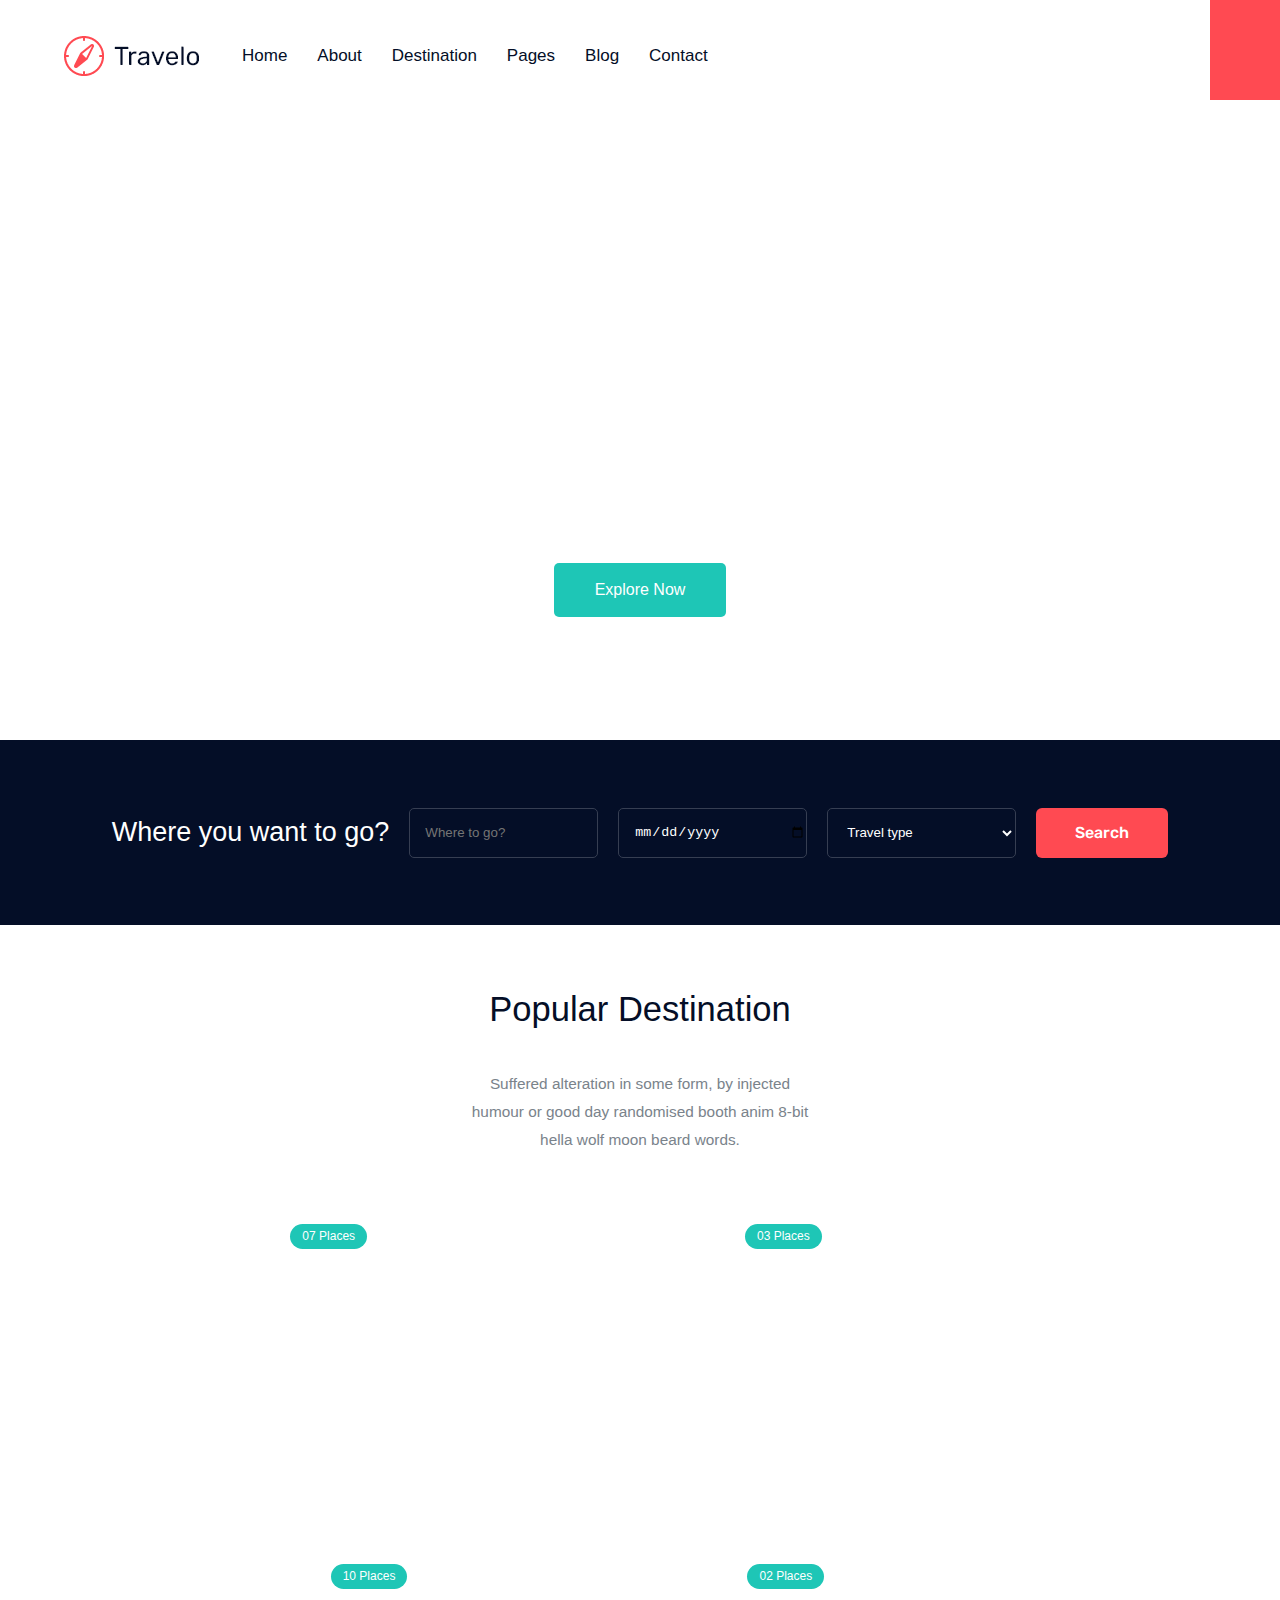
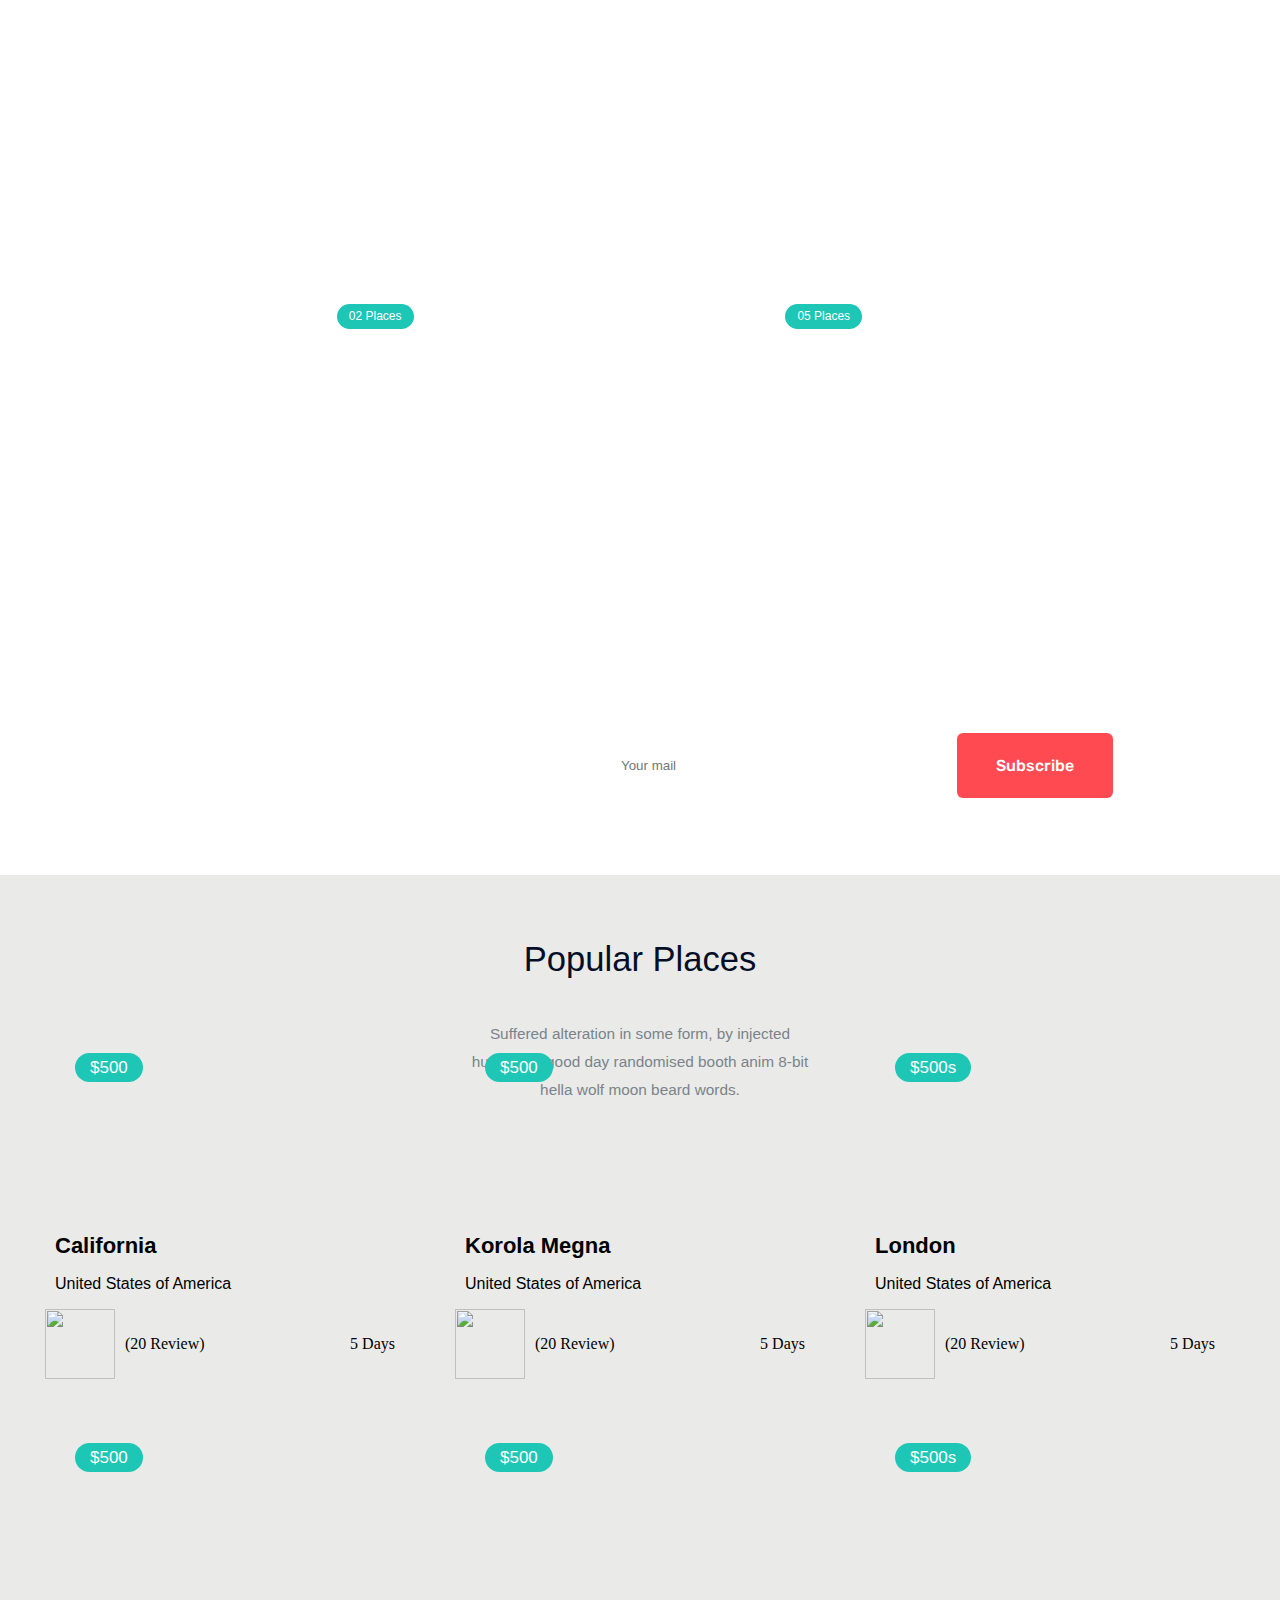
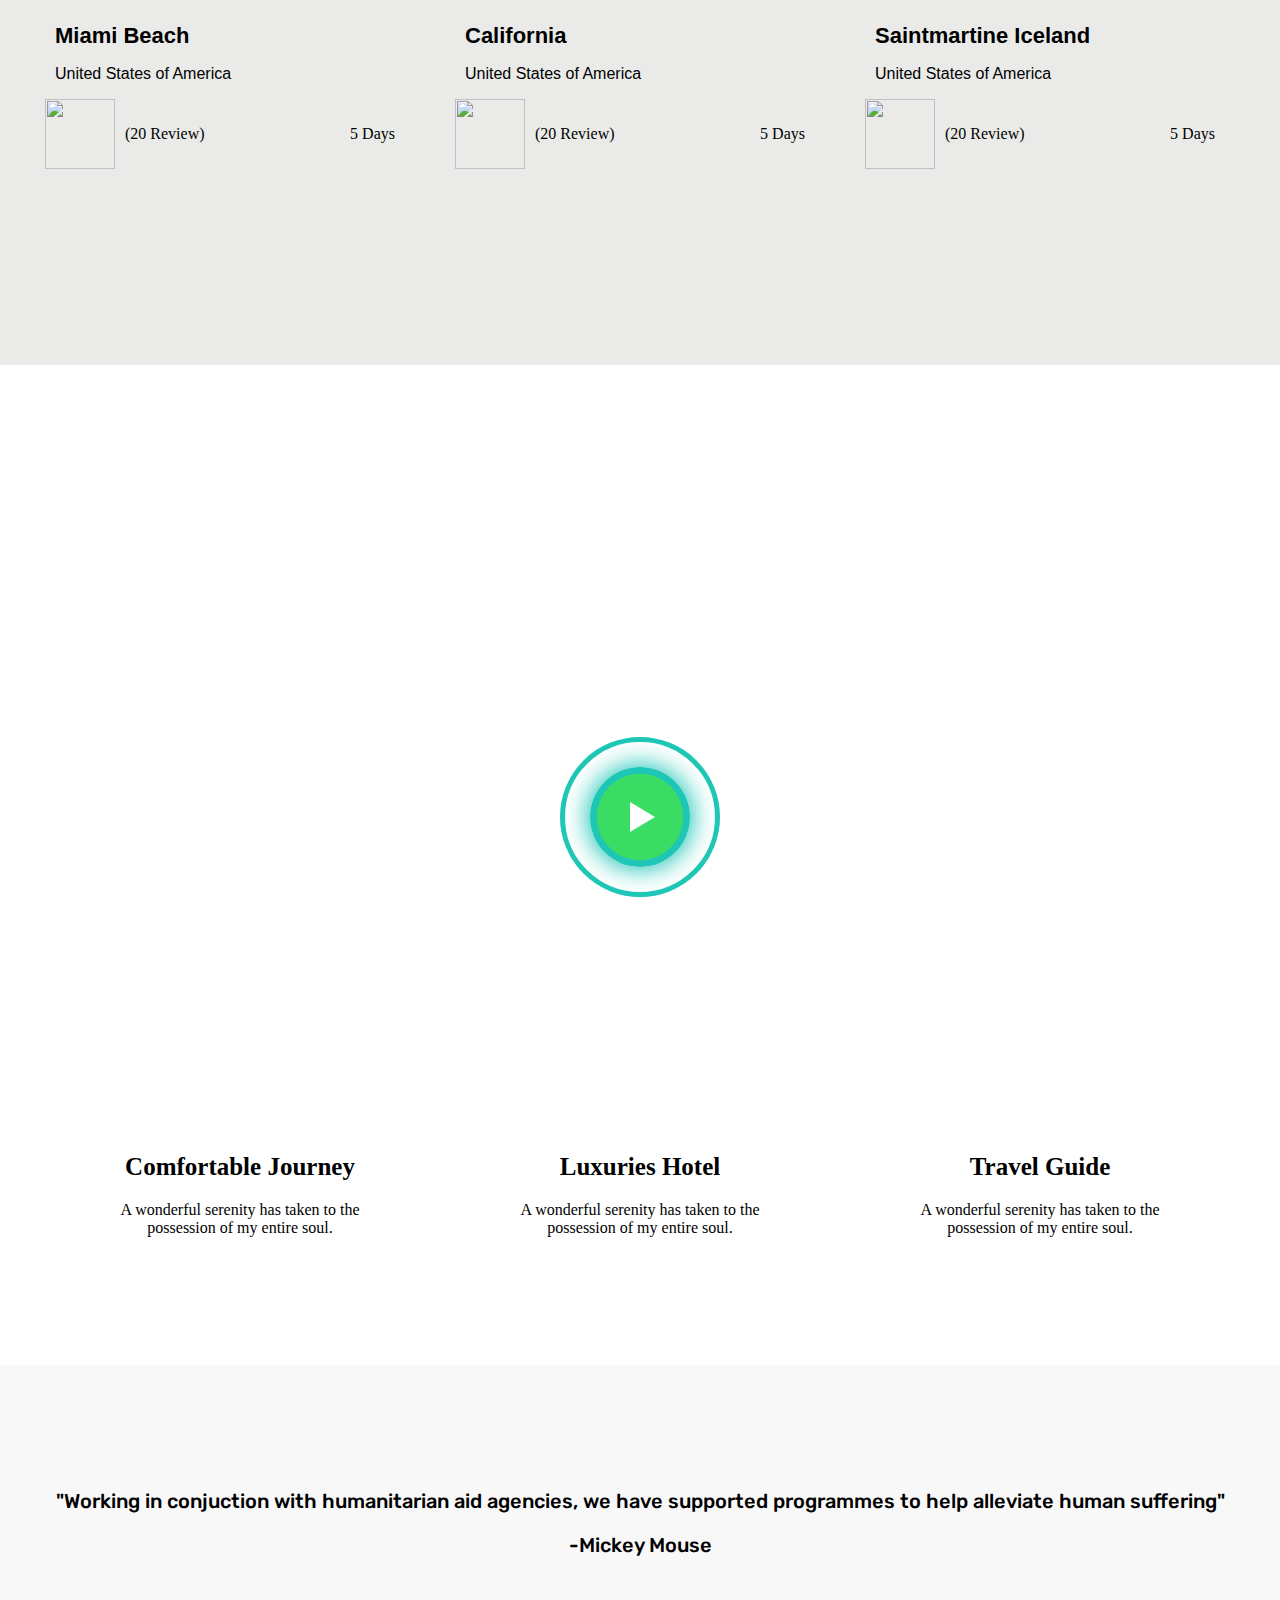
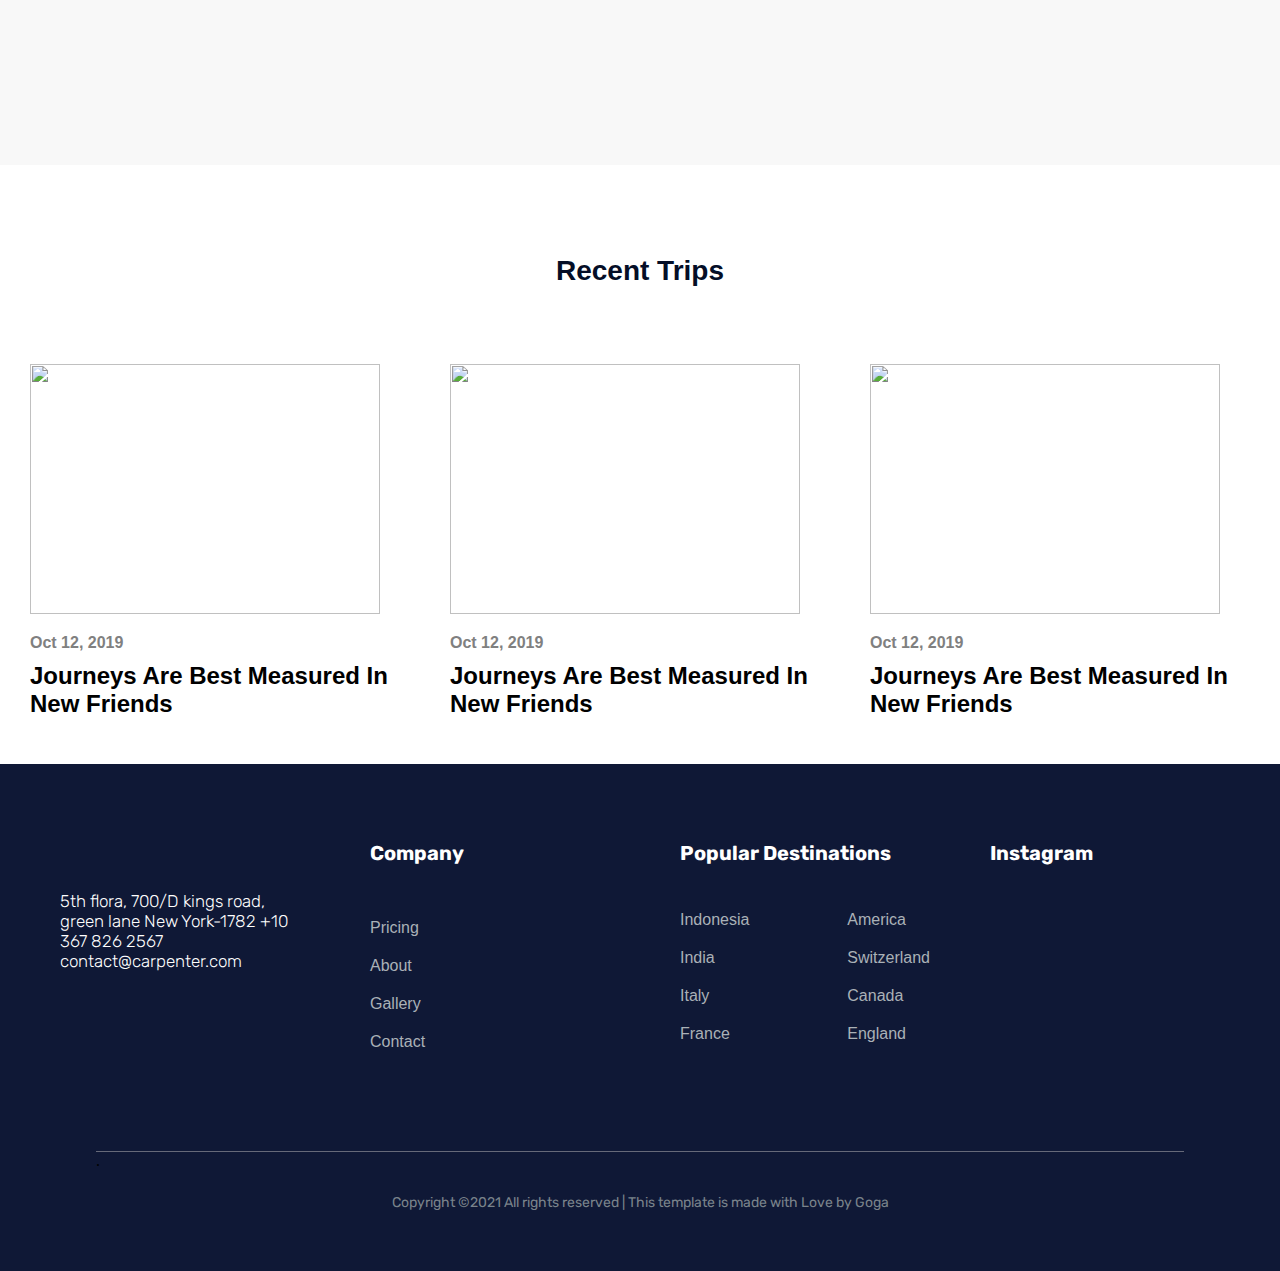
==== index.html @ 4b4e2cfb "update index.html" ====
<!DOCTYPE html>
<html lang="en">
<head>
    <meta charset="UTF-8">
    <meta http-equiv="X-UA-Compatible" content="IE=edge">
    <meta name="viewport" content="width=device-width, initial-scale=1.0">
    <title>Document</title>
    <link rel="stylesheet" href="stylesheet.css">
    <link rel="preconnect" href="https://fonts.googleapis.com">
<link rel="preconnect" href="https://fonts.gstatic.com" crossorigin>
<link href="https://fonts.googleapis.com/css2?family=Nothing+You+Could+Do&display=swap" rel="stylesheet">
<link rel="preconnect" href="https://fonts.googleapis.com">
<link rel="preconnect" href="https://fonts.gstatic.com" crossorigin>
<link href="https://fonts.googleapis.com/css2?family=Rubik:wght@300&display=swap" rel="stylesheet">
</head>
<body>
    <div class="resp800">
        <img class="img-logo" src="[data-uri]" alt="">
        <div class="graynav">
            <div class="hamburgermenu">
                <h4>MENU</h4>
                <img class="hamburger" src="https://cdn-icons-png.flaticon.com/512/3388/3388829.png" alt="">
            </div>
        </div>
    </div>
    <nav>
        <div class="left">
            <img class="img-logo" src="[data-uri]" alt="">
        <ul>
            <li><a href="#">Home</a></li>
            <li><a href="#">About</a></li>
            <li><a href="#">Destination</a></li>
            <li><a href="#">Pages</a></li>
            <li><a href="#">Blog</a></li>
            <li><a href="#">Contact</a></li>
        </ul>
</div>
        <div class="searchresponsive">
            <a class="soc-media-icon" href="#">
                <img class="soc-media-icon" src="https://cdn-icons-png.flaticon.com/512/149/149852.png" alt="">
            </a>
        </div>
        <div class="right">

            <img class="soc-media-icon" src="https://cdn-icons-png.flaticon.com/512/3617/3617246.png" alt="">
            <p class="phone-number">10(256)-928 256</p>
            <a class="soc-media-icon" href="https://www.instagram.com" target="_blank">
                <img class="soc-media-icon" src="https://cdn-icons-png.flaticon.com/512/2111/2111491.png" alt="">
            </a>
            <a class="soc-media-icon" href="https://www.linkedin.com" target="_blank">
                <img class="soc-media-icon" src="https://cdn-icons-png.flaticon.com/512/142/142369.png" alt="">
            </a>
            <a class="soc-media-icon" href="https://www.facebook.com" target="_blank">
                <img class="soc-media-icon" src="https://cdn-icons.flaticon.com/png/512/2168/premium/2168281.png?token=exp=1638055367~hmac=4344967909dbba891297b76d4b31fe4d" alt="">
            </a>
            <a class="soc-media-icon" href="https://www.google.com" target="_blank">
                <img class="soc-media-icon" src="https://cdn-icons-png.flaticon.com/512/733/733613.png" alt="">
            </a>
            <a class="soc-media-icon" href="#">
                <img class="soc-media-icon" src="https://cdn-icons-png.flaticon.com/512/149/149852.png" alt="">
            </a>
        
    </div>
    </nav>

    <div class="didifoto">
        <div class="warwera">
            <h1 class="indonesia">Indonesia</h1>
            <p class="perfectdes">Pixel perfect design with awesome content</p>
             <button class="explbtn"><a href="#">Explore Now</a></button>
        </div>
        </div>
    <div class="lurji">
            <p class="lurjip">Where you want to go?</p>
            <input class="boxi" type="text" name="" id="" placeholder="Where to go?">
            <input class="boxi" type="date" name="" id="" placeholder="Date">
            <select class="boxi" name="" id="">
                <option value="">Travel type</option>
                <option value="">Some option</option>
                <option value="">Another option</option>
            </select>
            <button class="jurji-search"><a href="#">Search</a></button>
    </div>

    <div class="destionationspic">
        <div class="zedatext">
            <div class="dapataraveba">
            <h3>Popular Destination</h3>
                <p class="qvedap">Suffered alteration in some form, by injected humour or good day randomised booth anim 8-bit hella wolf moon beard words.</p>
            </div>
            </div>
        <div class="fotoebi">
            <img src="https://preview.colorlib.com/theme/travelo/img/destination/x1.png.pagespeed.ic.U57u1BX_9-.webp" alt="">
                <div class="shidadesti">
                    <span class="shidah6">Italy</span>
                    <button class="shidaplaces">07 Places</button>
                </div>
        </div>

        <div class="fotoebi">
            <img src="https://preview.colorlib.com/theme/travelo/img/destination/x2.png.pagespeed.ic.84P8l8vv4O.webp" alt="">
            <div class="shidadesti">
                <span class="shidah6">Brazil</span>
                <button class="shidaplaces">03 Places</button>
            </div>
        </div>
        <div class="fotoebi">
            <img src="https://preview.colorlib.com/theme/travelo/img/destination/x3.png.pagespeed.ic.78W6B32hsk.webp" alt="">
            <div class="shidadesti">
                <span class="shidah6">America</span>
                <button class="shidaplaces">10 Places</button>
            </div>
        </div>
        <div class="fotoebi">
            <img src="https://preview.colorlib.com/theme/travelo/img/destination/x4.png.pagespeed.ic.eWKrFKhuKv.webp" alt="">
            <div class="shidadesti">
                <span class="shidah6">Nepal</span>
                <button class="shidaplaces">02 Places</button>
            </div>
        </div>
        <div class="fotoebi">
            <img src="https://preview.colorlib.com/theme/travelo/img/destination/x5.png.pagespeed.ic.w9itzKnbmP.webp" alt="">
            <div class="shidadesti">
                <span class="shidah6">Maldives</span>
                <button class="shidaplaces">02 Places</button>
            </div>
        </div>
        <div class="fotoebi">
            <img src="https://preview.colorlib.com/theme/travelo/img/destination/x6.png.pagespeed.ic.G2cL_XuMxk.webp" alt="">
            <div class="shidadesti">
                <span class="shidah6">Indonesia</span>
                <button class="shidaplaces">05 Places</button>
            </div>
        </div>
    </div>
    <div class="mailcontainer">  
        
        <div class="mailleft">
            <h5>Subscribe Our Newsletter</h5>
            <p>Subscribe newsletter to get offers and about new places to discover.</p>
        </div>
        <div class="mailright">
            <input type="text" name="" id="" placeholder="Your mail">
            <button class="email-search"><a href="#">Subscribe</a></button>
        </div>
    
    </div>
    
    <div class="desty">
        <div class="zedatext">
            <div class="dapataraveba">
            <h3>Popular Places</h3>
                <p class="qvedap">Suffered alteration in some form, by injected humour or good day randomised booth anim 8-bit hella wolf moon beard words.</p>
            </div>
            </div>
        <div class="fotoebi1">
            <img src="https://preview.colorlib.com/theme/travelo/img/place/x1.png.pagespeed.ic.PhjDw51Df0.webp" alt="">
                <div class="shidaplacesi">

                    <button class="shidaplaces">$500</button>
                </div>
                <div class="places1">
                    <h5 class="placescity">California</h5>
                    <p class="placescountry">United States of America</p>
                </div>
                <div class="review1">
                    <div class="shefaseba">
                    <img class="stars" src="https://cdn-icons-png.flaticon.com/512/679/679939.png" alt="">
                    <span>(20 Review)</span>
                </div>
                <div class="days">
                    <span>5 Days</span>
                </div>
                </div>
        </div>

        <div class="fotoebi1">
            <img src="https://preview.colorlib.com/theme/travelo/img/place/x2.png.pagespeed.ic.oDyLMXogRU.webp" alt="">
            <div class="shidaplacesi">

                <button class="shidaplaces">$500</button>
            </div>
            <div class="places1">
                <h5 class="placescity">Korola Megna</h5>
                <p class="placescountry">United States of America</p>
            </div>
            <div class="review1">
                <div class="shefaseba">
                <img class="stars" src="https://cdn-icons-png.flaticon.com/512/679/679939.png" alt="">
                <span>(20 Review)</span>
            </div>
            <div class="days">
                <span>5 Days</span>
            </div>
            </div>
        </div>
        <div class="fotoebi1">
            <img src="https://preview.colorlib.com/theme/travelo/img/place/x3.png.pagespeed.ic.O3ye6I5nwK.webp" alt="">
            <div class="shidaplacesi">

                <button class="shidaplaces">$500s</button>
            </div>
            <div class="places1">
                <h5 class="placescity">London</h5>
                <p class="placescountry">United States of America</p>
            </div>
            <div class="review1">
                <div class="shefaseba">
                <img class="stars" src="https://cdn-icons-png.flaticon.com/512/679/679939.png" alt="">
                <span>(20 Review)</span>
            </div>
            <div class="days">
                <span>5 Days</span>
            </div>
            </div>
        </div>
        <div class="fotoebi1">
            <img src="https://preview.colorlib.com/theme/travelo/img/place/x4.png.pagespeed.ic.06-m2kwAgz.webp" alt="">
            <div class="shidaplacesi">

                <button class="shidaplaces">$500</button>
            </div>
            <div class="places1">
                <h5 class="placescity">Miami Beach</h5>
                <p class="placescountry">United States of America</p>
            </div>
            <div class="review1">
                <div class="shefaseba">
                <img class="stars" src="https://cdn-icons-png.flaticon.com/512/679/679939.png" alt="">
                <span>(20 Review)</span>
            </div>
            <div class="days">
                <span>5 Days</span>
            </div>
            </div>
        </div>
        <div class="fotoebi1">
            <img src="https://preview.colorlib.com/theme/travelo/img/place/x5.png.pagespeed.ic.48MOUf4-ss.webp" alt="">
            <div class="shidaplacesi">
                <button class="shidaplaces">$500</button>
            </div>
            <div class="places1">
                <h5 class="placescity">California</h5>
                <p class="placescountry">United States of America</p>
            </div>
            <div class="review1">
                <div class="shefaseba">
                <img class="stars" src="https://cdn-icons-png.flaticon.com/512/679/679939.png" alt="">
                <span>(20 Review)</span>
            </div>
            <div class="days">
                <span>5 Days</span>
            </div>
            </div>
        </div>
        <div class="fotoebi1">
            <img src="https://preview.colorlib.com/theme/travelo/img/place/x6.png.pagespeed.ic.fa-tLZWwUw.webp" alt="">
            <div class="shidaplacesi">
                <button class="shidaplaces">$500s</button>
            </div>
            <div class="places1">
                <h5 class="placescity">Saintmartine Iceland</h5>
                <p class="placescountry">United States of America</p>
            </div>
            <div class="review1">
                <div class="shefaseba">
                <img class="stars" src="https://cdn-icons-png.flaticon.com/512/679/679939.png" alt="">
                <span>(20 Review)</span>
            </div>
            <div class="days">
                <span>5 Days</span>
            </div>
            </div>
        </div>
    </div>
    <div class="didifoto2">
        <div class="warwera">
            <h2 class="enjoyvideo">Enjoy Video</h2>
            <a class="play-btn" href="https://www.youtube.com/watch?v=f59dDEk57i0&t=2s"></a>
        </div>
        </div>

        <div class="aftervideo">
            <div class="aftervideoinfo">
                <img src="https://preview.colorlib.com/theme/travelo/img/svg_icon/1.svg" alt="">
                <h5 class="aftervideoh5">Comfortable Journey</h5>
                <p>A wonderful serenity has taken to the possession of my entire soul.</p>
            </div>
            <div class="aftervideoinfo">
                <img src="https://preview.colorlib.com/theme/travelo/img/svg_icon/2.svg" alt="">
                <h5 class="aftervideoh5">Luxuries Hotel</h5>
                <p>A wonderful serenity has taken to the possession of my entire soul.</p>
            </div>
            <div class="aftervideoinfo">
                <img src="https://preview.colorlib.com/theme/travelo/img/svg_icon/3.svg" alt="">
                <h5 class="aftervideoh5">Travel Guide</h5>
                <p class="aftervideop">A wonderful serenity has taken to the possession of my entire soul.</p>
            </div>
        </div>
 <div class="container4">
    <img class="quoteimg" src="https://preview.colorlib.com/theme/travelo/img/testmonial/xauthor.png.pagespeed.ic.bYK1hmTXSr.webp" alt="">
    <p>"Working in conjuction with humanitarian aid agencies, we have supported programmes to help alleviate human suffering"</p>
    <p>-Mickey Mouse</p>
</div>
<div class="recent-trips">
    <h3>Recent Trips</h3>
    <div class="container5">
        <div class="journeys">
            <img src="https://preview.colorlib.com/theme/travelo/img/trip/x1.png.pagespeed.ic.TCe9EhKBE3.webp" alt="">
            <p>Oct 12, 2019</p>
            <a href="#" class="underline0"><h4>Journeys Are Best Measured In New Friends</h4></a>
        </div>
        <div class="journeys">
            <img src="https://preview.colorlib.com/theme/travelo/img/trip/x2.png.pagespeed.ic.wrqsn2d2l2.webp" alt="">
            <p>Oct 12, 2019</p>
            <a href="#" class="underline0"> <h4>Journeys Are Best Measured In New Friends</h4> </a>
        </div>
        <div class="journeys">
            <img src="https://preview.colorlib.com/theme/travelo/img/trip/x3.png.pagespeed.ic.jiKGCsekSW.webp" alt="">
            <p>Oct 12, 2019</p>
            <a href="#" class="underline0"><h4>Journeys Are Best Measured In New Friends</h4></a>
        </div>
    </div>
</div>
<div class="footer">
    <div class="sveti1">
        <img src="https://preview.colorlib.com/theme/travelo/img/xfooter_logo.png.pagespeed.ic.lvE0aE5-r2.webp" alt="">
        <p>5th flora, 700/D kings road, green
            lane New York-1782
            +10 367 826 2567
            contact@carpenter.com</p>
        <div class="socialmedia2">
            <a href="#"><img class="soc-media-icon2" src="https://cdn-icons-png.flaticon.com/512/733/733547.png" alt=""></a>
            <a href="#"><img class="soc-media-icon2" src="https://cdn-icons.flaticon.com/png/512/2504/premium/2504947.png?token=exp=1638119051~hmac=c09fd9f1755e9700f254d8c566ca7d1a" alt=""></a>
            <a href="#"><img class="soc-media-icon2" src="https://cdn-icons-png.flaticon.com/512/1409/1409946.png" alt=""></a>
            <a href="#"><img class="soc-media-icon2" src="https://cdn-icons-png.flaticon.com/512/220/220214.png" alt=""></a>
            <a href="#"><img class="soc-media-icon2" src="https://cdn-icons-png.flaticon.com/512/174/174883.png" alt=""></a>
        </div>
    </div>
    <div class="sveti2">
        <h4>Company</h4>
        <div class="dashorebaqvemot">
        <a class="underline" href="#">Pricing</a>
        <a class="underline" href="#">About</a>
        <a class="underline" href="#">Gallery</a>
        <a class="underline" href="#">Contact</a>
    </div>
    </div>
    <div class="sveti3">
        <h4>Popular Destinations</h4>
        <div class="half">
    <div class="populardestinationsbolo">
        <a class="underline" href="#">Indonesia</a>
        <a class="underline" href="#">India</a>
        <a class="underline" href="#">Italy</a>
        <a class="underline" href="#">France</a>
    </div>
    <div class="populardestinationsbolo">
        <a class="underline" href="#">America</a>
        <a class="underline" href="#">Switzerland</a>
        <a class="underline" href="#">Canada</a>
        <a class="underline" href="#">England</a>
    </div>
    </div>
    </div>
    <div class="sveti4">
        <h4>Instagram</h4>
        <div class="instagramis">
        <a class="underline" href="#">
            <img src="https://preview.colorlib.com/theme/travelo/img/instagram/x6.png.pagespeed.ic.CRMjjStKwL.webp" alt="">
        </a>
        <a class="underline" href="#">
            <img src="https://preview.colorlib.com/theme/travelo/img/instagram/x1.png.pagespeed.ic.LdZEUxVUOD.webp" alt="">
        </a>
        <a class="underline" href="#">
            <img src="https://preview.colorlib.com/theme/travelo/img/instagram/x2.png.pagespeed.ic.GyH5qcaE5h.webp" alt="">
        </a>
        <a class="underline" href="#">
            <img src="https://preview.colorlib.com/theme/travelo/img/instagram/x3.png.pagespeed.ic._oM9YgJOVj.webp" alt="">
        </a>
        <a class="underline" href="#">
            <img src="https://preview.colorlib.com/theme/travelo/img/instagram/x4.png.pagespeed.ic.NpuJK11K8C.webp" alt="">
        </a>
        <a class="underline" href="#">
            <img src="https://preview.colorlib.com/theme/travelo/img/instagram/x5.png.pagespeed.ic.adEyUiislQ.webp" alt="">
        </a>
    </div>
    </div>
    <div class="bolozoli">.</div>
    <h5 class="withlove">Copyright ©2021 All rights reserved | This template is made with Love by Goga</h5>
</div>

</body>
<style>


</style>

</html>
---- stylesheet.css ----
.underline:hover {
    color: #ff4a52;
}
.underline {
    color: #AAB1B7;
    font-size: 16px;
}
.underline0:hover {
    color: #ff4a52;
}
.underline0 {
    text-decoration: none;
    color: black;
    font-weight: 100;
}
.fotoebi1:hover > .shidaplacesi button {
    background-color: #ff4a52;
}
.fotoebi1:hover > .places1 h5 {
    color: #ff4a52;
}
.fotoebi1:hover {
    box-shadow: 0 0 11px rgba(33,33,33,.2); 
}
.fotoebi:hover {
    transition: 0.3s;
    margin-top: -15px;
    
}
.fotoebi:hover > .shidadesti {
    color: #ff4a52;
    
}
.fotoebi:hover > .shidadesti button {
    background-color: #ff4a52;
}

.bolozoli{
    width: 85%;
    border-top: 1px solid rgba(201, 200, 200, 0.466);
    background: #0f1836;
    margin-top: 100px;

}

.withlove {
    font-size: 14px;
    color: #7A838B;
    margin-bottom: 0;
    font-weight: 400;
    font-family: 'Rubik', sans-serif;
}
.dashorebaqvemot {
    padding-top: 8px;
}
.instagramis {
    display: flex;
    justify-content: space-between;
    flex-wrap: wrap;
    padding-top: 15px;
}
.sveti4 img {
    border-radius: 7px;
    margin-top: 5px;
}
.socialmedia2 {
    display: flex;
    justify-content: space-between;

}
.soc-media-icon2 {
    width: 17px;
    
}
.half {
    display: flex;
    justify-content: space-between;

}
.sveti1 img {
    padding-top: 24px;
}
.sveti1 p{
    font-size: 17px;
    margin-top: 48px;
}
.footer {
        display: flex;
        flex-wrap: wrap;
        justify-content: space-evenly;
        background: #0f1836;
        padding-top: 50px;
        padding-bottom: 60px;
    }

    .sveti1 a, .sveti2 a, .sveti3 a {
        display: block;
        text-decoration: none;
        margin-top: 20px;
        font-family: sans-serif;
    }
    .sveti1, .sveti2, .sveti3, .sveti4 {
        width: 250px;
        margin-left: 20px;
        color: white;
        font-family:'Rubik', sans-serif;;
        font-weight: 100;
        font-size: 20px;
    }
.recent-trips h3 {
    font-size: 28px;
    font-weight: 600;
    margin-top: 90px;
    margin-bottom: 70px;
}
.journeys p {
    color: gray;
    font-weight: 600;
    font-family: sans-serif;
    margin-bottom: 0;
}
.journeys h4 {
    font-family: sans-serif;
    font-size: 24px;
    font-weight: 600;
    margin-top: 10px;
}

.journeys img {
    width: 350px;
    height: 250px;
}

.journeys {
    width: 400px;
    height: 400px;

}
.container5{
    display: flex;
    justify-content: space-around;
    flex-wrap: wrap;

}
.container4 p {
    font-family: 'Rubik', sans-serif;;
    font-weight: 500;
    font-size: 20px;

}
.quoteimg {
    margin-top: 100px;
}
.container4 {
    text-align: center;
    background: rgb(248, 248, 248);
    height: 400px;
}
.aftervideoh5 {
    font-size: 25px;
    margin-top: 20px;
    margin-bottom: 20px;
}
.aftervideoinfo {
    width: 300px;
    height: 200px;
    margin: 50px;
    text-align: center;
    margin-top: 100px;
}
.aftervideo {
    width: 100%;
    display: flex;
    justify-content: center;
    flex-wrap: wrap;
}
.play-btn {
    width: 100px;
    height: 100px;
    background: radial-gradient( rgba(10, 212, 61, 0.8) 60%, #1EC6B6 62%);
    border-radius: 50%;
    position: relative;
    display: block;
    margin: 100px auto;
    box-shadow: 0px 0px 25px 3px #1EC6B6;
  }

/* triangle */
.play-btn::after {
    content: "";
    position: absolute;
    left: 50%;
    top: 50%;
    -webkit-transform: translateX(-40%) translateY(-50%);
    transform: translateX(-40%) translateY(-50%);
    transform-origin: center center;
    width: 0;
    height: 0;
    border-top: 15px solid transparent;
    border-bottom: 15px solid transparent;
    border-left: 25px solid #fff;
    z-index: 100;
    -webkit-transition: all 400ms cubic-bezier(0.55, 0.055, 0.675, 0.19);
    transition: all 400ms cubic-bezier(0.55, 0.055, 0.675, 0.19);
  }
  
  /* pulse wave */
  .play-btn:before {
    content: "";
    position: absolute;
    width: 150%;
    height: 150%;
    -webkit-animation-delay: 0s;
    animation-delay: 0s;
    -webkit-animation: pulsate1 2s;
    animation: pulsate1 2s;
    -webkit-animation-direction: forwards;
    animation-direction: forwards;
    -webkit-animation-iteration-count: infinite;
    animation-iteration-count: infinite;
    -webkit-animation-timing-function: steps;
    animation-timing-function: steps;
    opacity: 1;
    border-radius: 50%;
    border: 5px solid #1EC6B6;
    top: -30%;
    left: -30%;
    background: rgba(198, 16, 0, 0);
  }
  
  @-webkit-keyframes pulsate1 {
    0% {
      -webkit-transform: scale(0.6);
      transform: scale(0.6);
      opacity: 1;
      box-shadow: inset 0px 0px 25px 3px rgba(204, 61, 61, 0.75), 0px 0px 25px 10px rgba(255, 255, 255, 0.75);
    }
    100% {
      -webkit-transform: scale(1);
      transform: scale(1);
      opacity: 0;
      box-shadow: none;
    }
  }
  
  @keyframes pulsate1 {
    0% {
      -webkit-transform: scale(0.6);
      transform: scale(0.6);
      opacity: 1;
      box-shadow: inset 0px 0px 25px 3px rgba(255, 255, 255, 0.75), 0px 0px 25px 10px rgba(255, 255, 255, 0.75);
    }
    100% {
      -webkit-transform: scale(1, 1);
      transform: scale(1);
      opacity: 0;
      box-shadow: none;
  
    }
  }

.videobttnimg {
    width: 120px;
    height: 120px;
    background-color: #1ec6b6;
}
.videobttn {
    background: #1ec6b6;
    display: inline-block;
    font-weight: 500;
    border: 0;
    border-radius: 50%;
}

.perfectdes {
    font-size: 20px;
    font-family: sans-serif;
    color: white;
    margin-top: 33px;
    margin-bottom: 49px;
    font-weight: 400;
}
.enjoyvideo {
    font-family:"Nothing You Could Do",cursive;
    color: white;
    font-weight: 100;
    padding-top: 130px;

}
.warwera h2{
    font-size: 70px;
    padding-top: 150px;
}
.warwera {
    position: absolute;
    left: 0; 
    right: 0; 
    margin-left: auto; 
    margin-right: auto; 
    width: 700px;
}
.didifoto2 {
    width: 100%;
    height: 650px;
    background-image: url(https://preview.colorlib.com/theme/travelo/img/banner/video.png);
    background-repeat: no-repeat;
    background-size: cover;
    text-align: center;
    

}

.desty {
    width: 100%;
    background-color: rgb(234, 235, 232);
    display: flex;
    justify-content: center;
    flex-wrap: wrap;
}
.days {
    margin-right: 20px;
}
.shefaseba {
    display: flex;
    align-items: center;
}
.review1 {
    display: flex;
    align-items: center;
    /* background: chartreuse; */
    justify-content: space-between;
}
.stars {
    width: 70px;
    height: 70px;
    margin: 0px;
    margin-right: 10px;
    /* background: blue; */
}
.places1 {
    margin-left: 10px;
    margin-top: 10px;
    font-family: sans-serif;
}
.placescity {
    color: black;
    font-size: 22px;
    margin-top: 0px;
    margin-bottom: 0px;
}
.fotoebi1 {
    width: 370px;
    height: 350px;
    margin: 20px;
    box-shadow: black;
    border-radius: 8px;
}
.shidaplacesi {
    position: absolute;
    margin-top: -170px;
    margin-left: 20px;
    color: white;
    font-size: 22px;
    font-weight: 400;
    margin-bottom: 0;
    font-family: sans-serif;
    display: flex;
    align-items: center;
}
.shidaplacesi button {
    display: inline-block;
    background: #1EC6B6;
    font-size: 17px;
    border-radius: 30px;
    font-weight: 400;
    padding: 0px 15px;
    height: 29px;
    color: #fff;
    margin-left: 10px;
    border: none;
}
.email-search:hover {
    background-color: #1EC6B6;
}
.email-search a{
    text-decoration: none;
    color: #fff;
}
.email-search {
    background: #ff4a52;
    color: #fff;
    display: inline-block;
    padding: 13px 39px;
    font-family: "Rubik",sans-serif;
    font-size: 16px;
    font-weight: 500;
    border: 0;
    border-radius: 6px;
    height: 65px;
}
.mailright input {
    width: 380px;
    height: 65px;
    margin-right: 20px;
    padding-left: 20px;
    border-radius: 6px;
    border: none;
}
.mailright {
    width: 40%;
    /* background: chartreuse; */
    display: flex;
    align-items: center;
    /* justify-content: center; */
    margin-left: 25px;
}
.mailleft p {
    margin-top: 0;
    font-size: 15px;
    text-align: center;
    margin-top: -20px;
    color: white;
    font-family: sans-serif;
}
.mailleft h5 {
    margin-bottom: 0;
    font-size: 22px;
    color: white;
    font-family: sans-serif;
}
.mailleft {
    width: 30%;
    height: 200px;
    display: flex;
    justify-content: center;
    padding-top: 20px;
    flex-wrap: wrap;
    /* background: cornflowerblue; */
    margin-right: 25px;
}

.mailcontainer {
    width: 100%;
    background-image: url(https://preview.colorlib.com/theme/travelo/img/banner/newsletter.png.webp) ;
    background-size: cover;
    display: flex;
    justify-content: center;
    align-items: center;
    flex-wrap: wrap;
}

.dapataraveba {
    width: 30%;
    margin: 0px;
}
.fotoebi img {
    filter: brightness(50%);
}
.shidaplaces {
    margin-left: 5px;

    
}
.shidadesti {
    position: absolute;
    margin-top: -50px;
    margin-left: 20px;
    color: white;
    font-size: 22px;
    font-weight: 400;
    margin-bottom: 0;
    font-family: sans-serif;
    display: flex;
    align-items: center;

}

.shidadesti button {
    display: inline-block;
    background: #1EC6B6;
    font-size: 12px;
    border-radius: 30px;
    font-weight: 400;
    padding: 0px 12px;
    height: 25px;
    line-height: 25px;
    color: #fff;
    margin-left: 10px;
    border: none;
}

.qvedap {
    font-size: 1.2vw;
    color: #7A838B;
    line-height: 28px;
    /* margin-bottom: 0; */
    font-weight: 400;
    text-align: center;
    font-family: sans-serif;
}

h3 {
    font-size: 2.7vw;
    font-weight: 400;
    color: #040E27;
    padding-bottom: 7px;
    text-align: center;
    font-family: sans-serif;
}

.zedatext {
    width: 90%;
    margin: 30px 20px;
    height: 250px;
    display: flex;
    justify-content: center; 

}

.fotoebi {
    width: 400px;
    height: 300px;
    margin: 20px;
    /* background-color: aqua; */
}

.destionationspic {
    width: 100%;
    /* background-color: greenyellow; */
    display: flex;
    justify-content: center;
    flex-wrap: wrap;
}
.jurji-search a {
    text-decoration: none;
    color: #fff;
    font-family: "Rubik",sans-serif;
    font-size: 16px;
    font-weight: 500;
}
.jurji-search:hover {
    background-color: #1ec6b6;
}
.jurji-search {
    background: #ff4a52;
    color: #fff;
    display: inline-block;
    padding: 13px 39px;
    border: 0;
    border-radius: 6px;
    height: 50px;
}
.boxi {
    width: 15%;
    height: 50px;
    background: transparent;
    border: 1px solid #363e52;
    padding-left: 15px;
    color: #fff;
    overflow: visible;
    box-sizing: border-box;
    border-radius: 5px;
    margin-right: 20px;
    display: inline-block;
}

.lurji {
    width: 100%;
    background:#040e27;
    color: white;
    padding: 50px 10px;
    display: flex;
    justify-content: center;
    align-items: center;
    flex-wrap: wrap;
    box-sizing: border-box;
    
}
.lurjip {
    display: block;
    color: white;
    font-family: sans-serif;
    font-size: 27px;
    margin-right: 20px;
    color: white;
}
.explbtn a {
    text-decoration: none;
    color: white;
    font-family:'Rubik' sans-serif;
}
.explbtn {
    background: #1ec6b6;
    color: white;
    display: inline-block;
    padding: 18px 41px;
    font-size: 16px;
    font-weight: 500;
    border: 0;
    border-radius: 5px;
}
.explbtn:hover{
    background-color:#ff4a52;
}
.perfectdes {
    font-size: 20px;
    font-family: sans-serif;
    color: white;
    margin-top: 33px;
    margin-bottom: 49px;
    font-weight: 400;
}
.indonesia {
    font-family:"Nothing You Could Do",cursive;
    color: white;
    font-weight: 100;
    padding-top: 130px;

}
.warwera h1{
    font-size: 150px;
    padding-top: 0;
}
.warwera {
    position: absolute;
    left: 0; 
    right: 0; 
    margin-left: auto; 
    margin-right: auto; 
    width: 700px;
}
.didifoto {
    width: 100%;
    height: 650px;
    background-image: url(https://preview.colorlib.com/theme/travelo/img/banner/xbanner2.png.pagespeed.ic.XXlHdbyWF8.jpg);
    background-repeat: no-repeat;
    background-size: cover;
    text-align: center;
    padding-top:90px;

}

.search {
    display: flex;
    align-items: center;
    background-color: #1366aa;   
}

.soc-media-icon {
    width: 20px;
    margin: 0% 13px;
    box-sizing: border-box;
}
html, body {
    margin: 0;
}
nav {
    height:80px;
    background: white;
    z-index: 1;
    width: 100%;
    display: flex;
    justify-content: space-between;
    /* align-items: center; */
    flex-wrap: wrap;
    padding-bottom: 20px;
    position: fixed;
}
.phone-number {
    font-size: 16px;
    display: inline-block;
    color: #040e27;
    font-family: sans-serif;
}

.left {
    display: flex;
    align-items: center;
    justify-content: space-between;
    flex-wrap: wrap;
    /* background-color: chartreuse; */
}

.right {
    display: flex;
    align-items: center;
    /* background-color: chocolate; */
    /* width: 30%; */
}

.left, .right {
    margin: 0% 5%;
    padding-top: 1%;
}


ul {
    display: flex;
    list-style-type: none;
    margin-left: 10px;
    /* font-family: sans-serif; */
    justify-content: space-between;
    flex-wrap: wrap;
    padding: 0;
}
li a:hover {
    color: #ff4a52;
}
 li a{
    text-decoration: none;
    margin-left: 30px;
    color: #040e27;
    font-size: 17px;
    font-family:sans-serif;
 }
 .searchresponsive {
    display: flex;
    align-items: center;
    background-color: #ff4a52;
    width: 70px;
    height: 100px;
 }

 .searchresponsive {
     display: none;
 }

 .resp800 {
     display: none;
 }
.hamburgermenu {
    display: flex;
    align-items: center;
    justify-content: flex-end;
    padding-right: 20px;
    background-color: rgb(83, 82, 82);
    color: white;
    font-family: 'Rubik' sans-serif;
    margin: 5px 15px;
    border-radius: 3px;
    
}
.hamburger {
    width: 30px;
    height: 30px;
    margin-left: 10px;
    /* background-color: white; */
}
 @media only screen and (max-width: 1300px) {
    .right {
        display: none;
    }
    .searchresponsive {
        display: flex;
    }
    .container5 {
        margin-left: 20px;
    }
  }
  @media only screen and (max-width: 800px){
      nav {
          display: none;
      }
      .resp800 {
        display: block;
        height: 150px;
        /* position: fixed; */
    }
    .lurjip {
        width: 80%;
    }
    .boxi {
        width: 80%;
        margin-top: 10px;
        margin-bottom: 10px;
    }
    .jurji-search {
        width: 30%;
    }
    .dapataraveba {
        width: 70%;
        
    }
    .dapataraveba h3 {
        font-size: 40px;
        margin-top: 1px;
        width: 100%;
    }
    .qvedap {
        font-size: 15px;
        margin-bottom: 0;
    }
    .mailleft {
        width: 80%;
        height: 100px;
        /* display: block; */
    }
    .mailleft h5 {
        margin-top: 0;
    }
    .mailright {
        width: 80%;
        display: flex;
        flex-wrap: wrap;
        margin-left: -22px;
    }
    .mailright input {
        width: 100%;
    }
    .mailright button {
        width: 97%;
    }
  }
  @media only screen and (max-width: 800px) {
      .warwera  h1{
          font-size: 220%;
      }
      .warwera {
          width: 100%;
      }
      html, body {
          margin: 0;
      }
  }
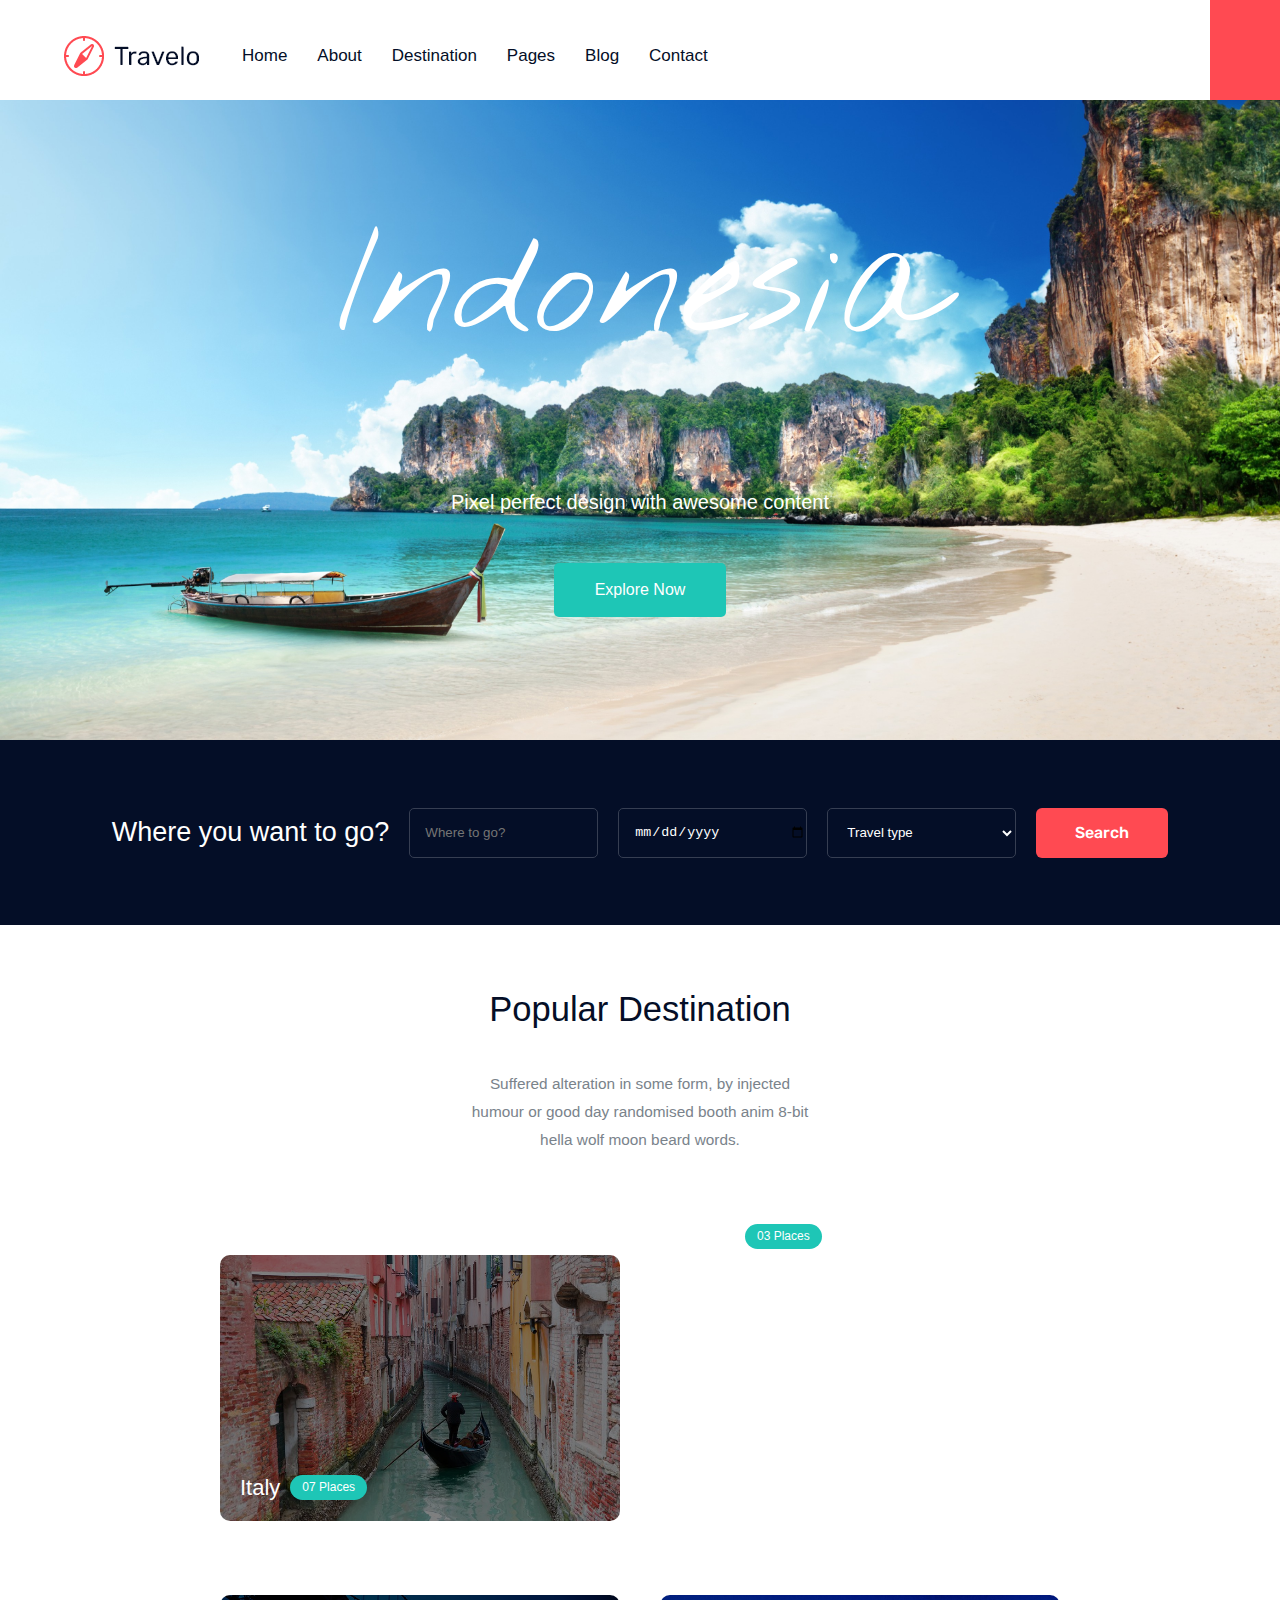
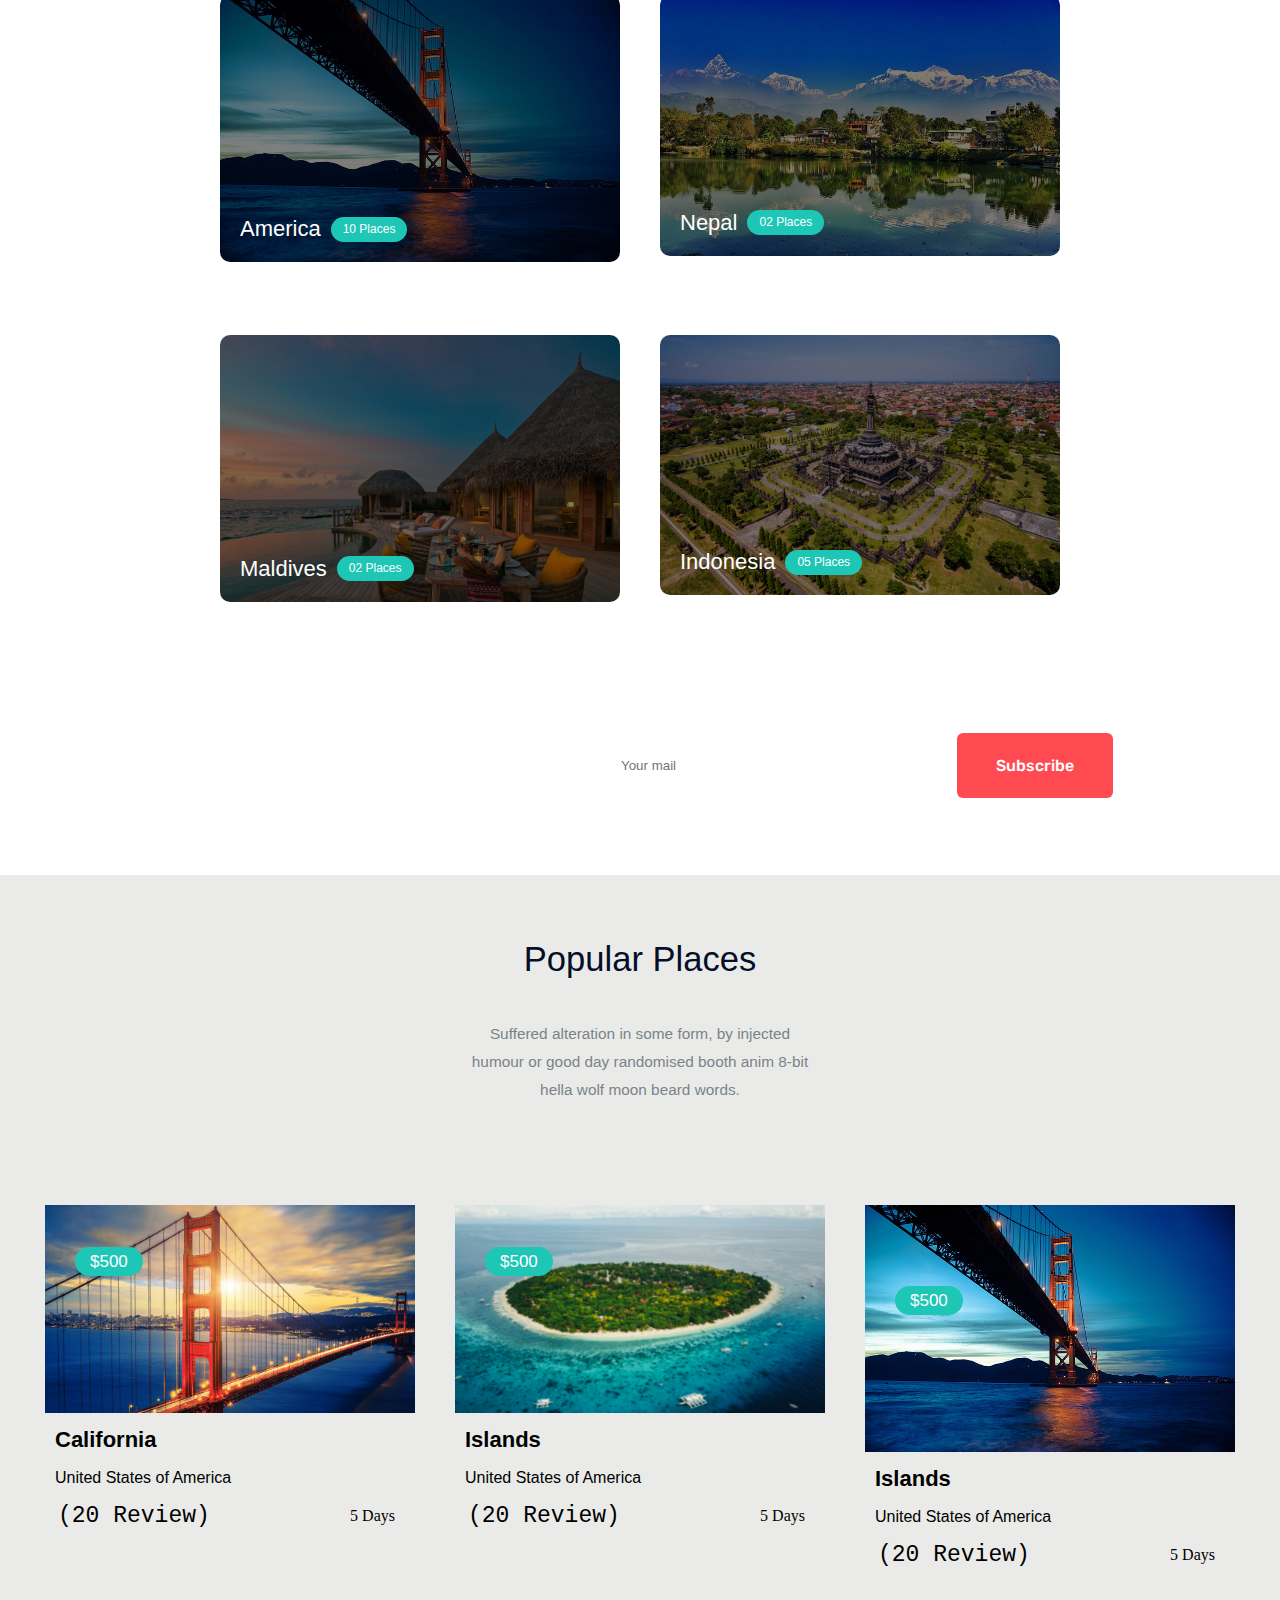
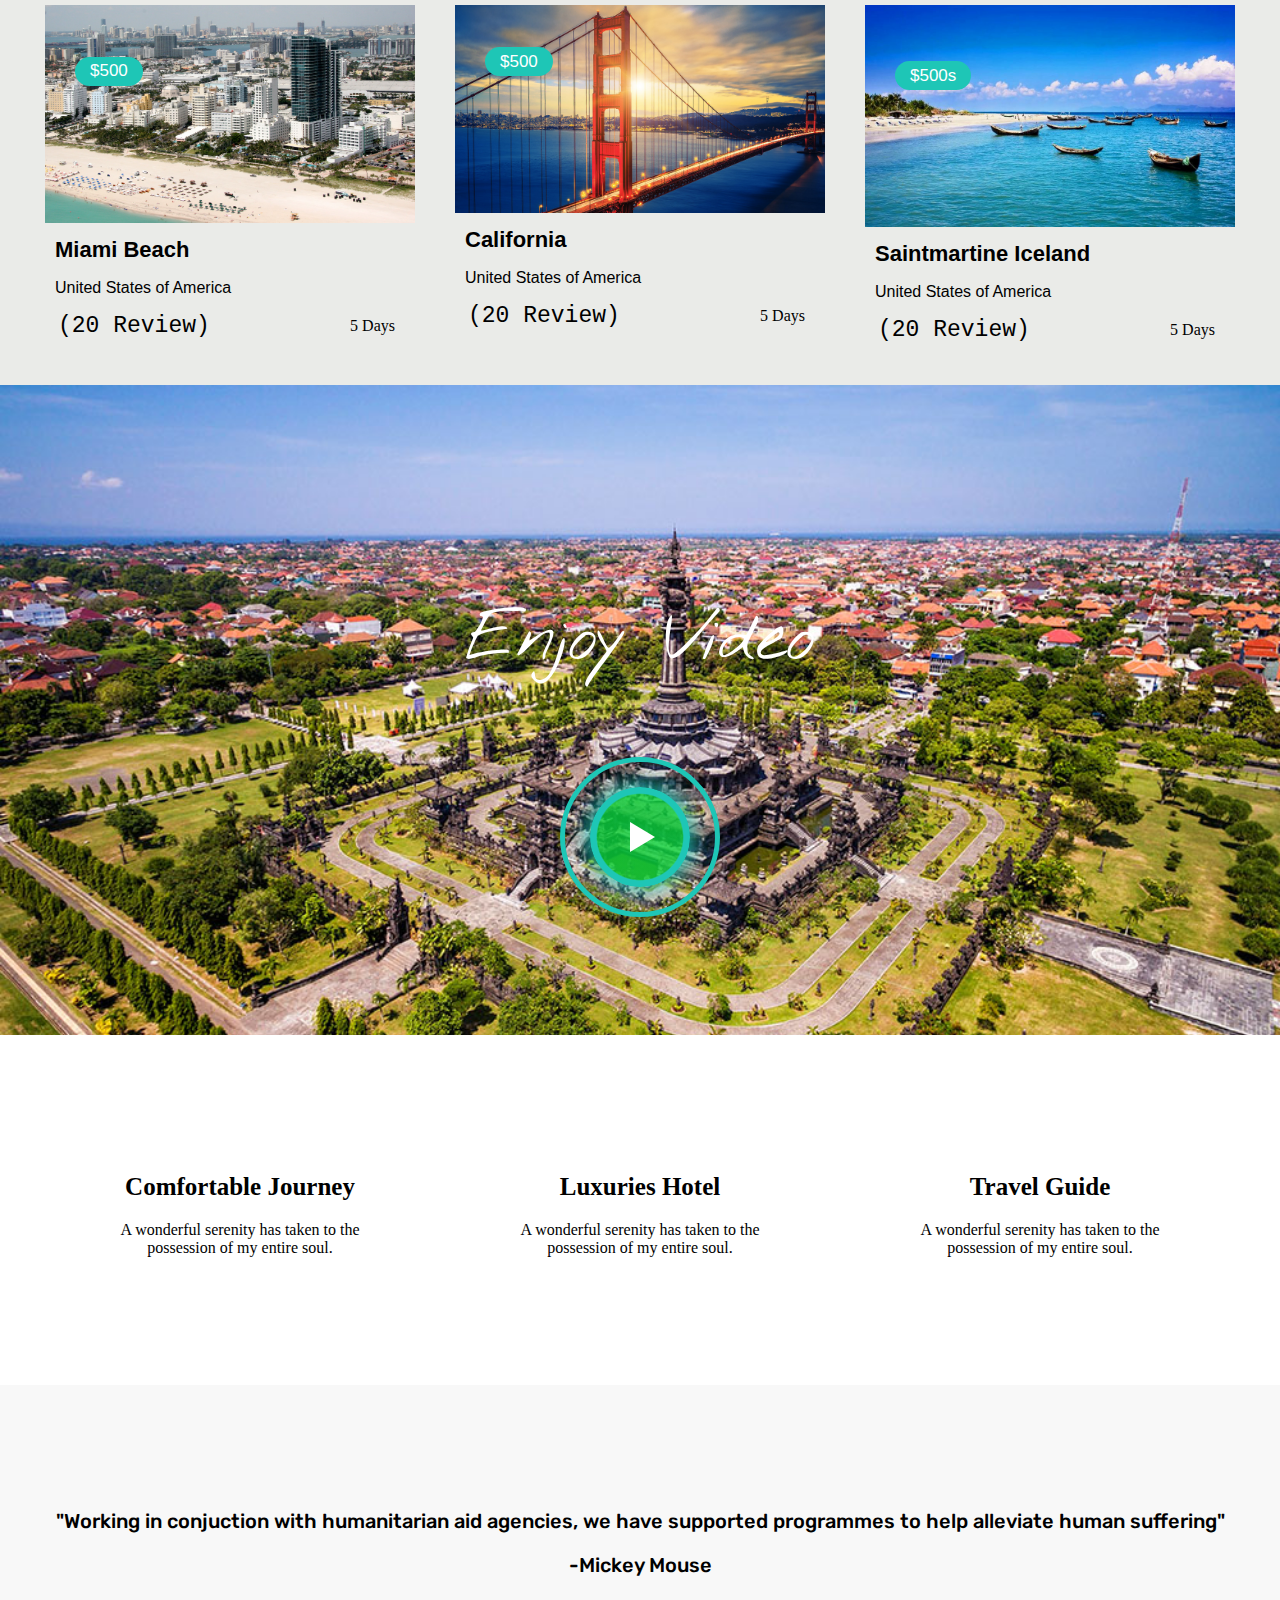
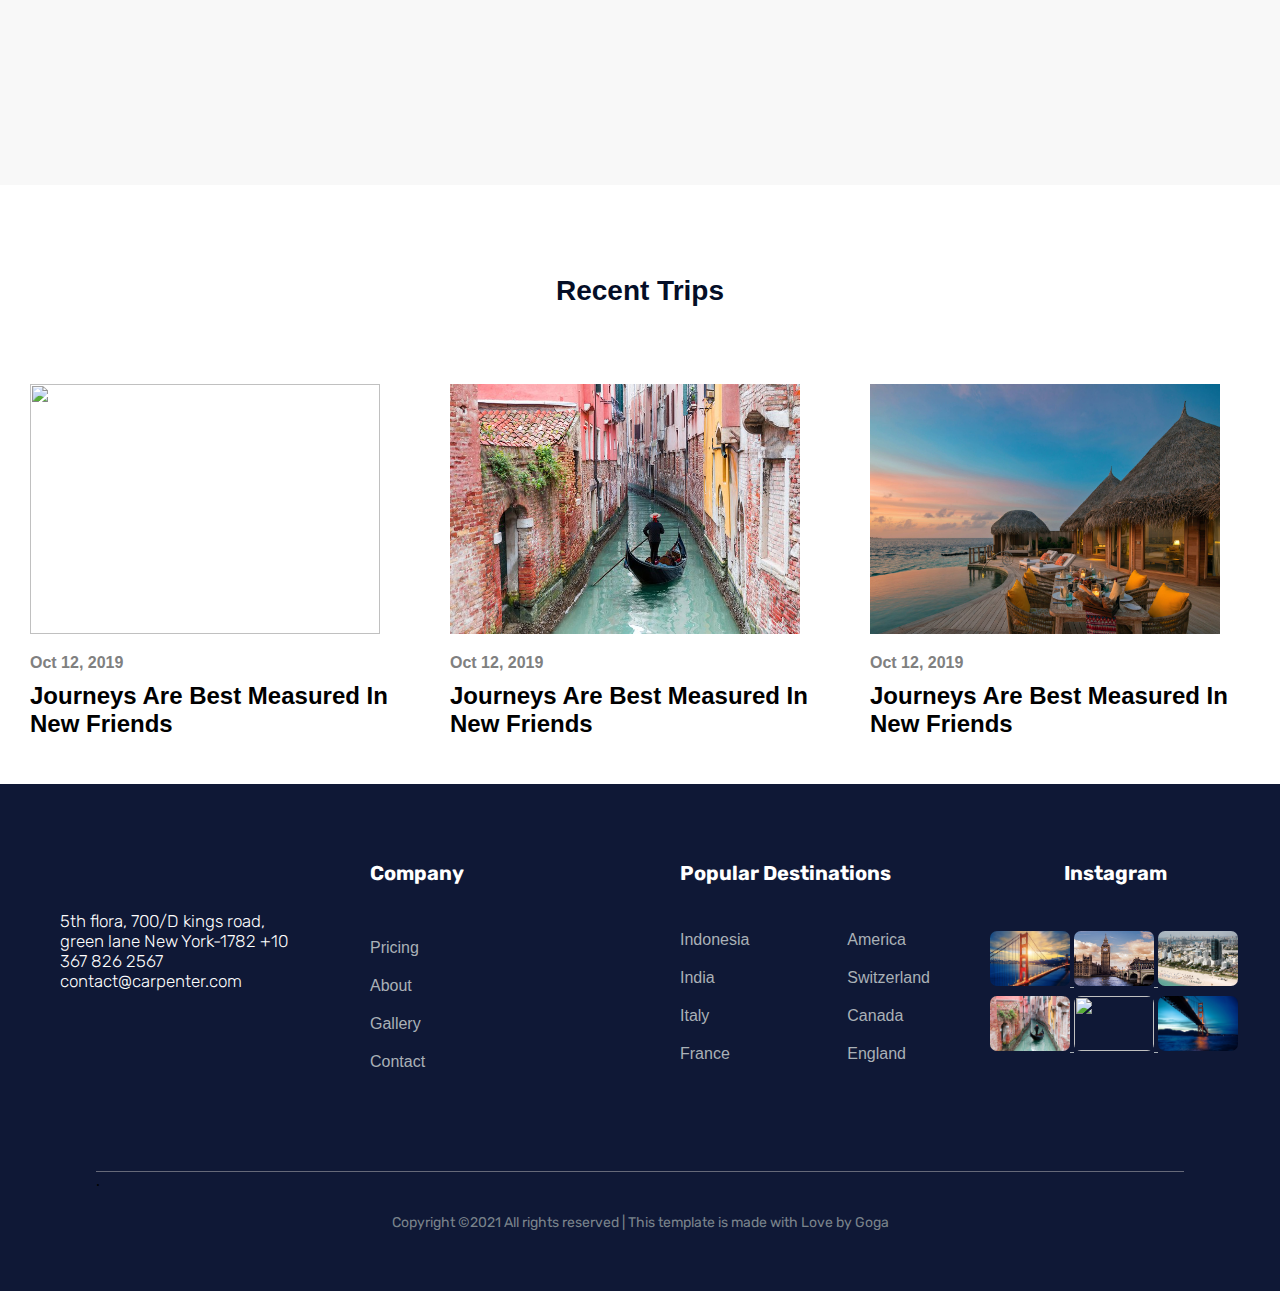
==== commit fd200e74: "update index.html" ====
--- a/index.html
+++ b/index.html
@@ -90,7 +90,7 @@
             </div>
             </div>
         <div class="fotoebi">
-            <img src="https://preview.colorlib.com/theme/travelo/img/destination/x1.png.pagespeed.ic.U57u1BX_9-.webp" alt="">
+            <img src="pics/italy.jpg" alt="">
                 <div class="shidadesti">
                     <span class="shidah6">Italy</span>
                     <button class="shidaplaces">07 Places</button>
@@ -98,35 +98,35 @@
         </div>
 
         <div class="fotoebi">
-            <img src="https://preview.colorlib.com/theme/travelo/img/destination/x2.png.pagespeed.ic.84P8l8vv4O.webp" alt="">
+            <img src="pics/brazil.jpg" alt="">
             <div class="shidadesti">
                 <span class="shidah6">Brazil</span>
                 <button class="shidaplaces">03 Places</button>
             </div>
         </div>
         <div class="fotoebi">
-            <img src="https://preview.colorlib.com/theme/travelo/img/destination/x3.png.pagespeed.ic.78W6B32hsk.webp" alt="">
+            <img src="pics/usa.jpg" alt="">
             <div class="shidadesti">
                 <span class="shidah6">America</span>
                 <button class="shidaplaces">10 Places</button>
             </div>
         </div>
         <div class="fotoebi">
-            <img src="https://preview.colorlib.com/theme/travelo/img/destination/x4.png.pagespeed.ic.eWKrFKhuKv.webp" alt="">
+            <img src="pics/nepal.jpg" alt="">
             <div class="shidadesti">
                 <span class="shidah6">Nepal</span>
                 <button class="shidaplaces">02 Places</button>
             </div>
         </div>
         <div class="fotoebi">
-            <img src="https://preview.colorlib.com/theme/travelo/img/destination/x5.png.pagespeed.ic.w9itzKnbmP.webp" alt="">
+            <img src="pics/maldives.jpg" alt="">
             <div class="shidadesti">
                 <span class="shidah6">Maldives</span>
                 <button class="shidaplaces">02 Places</button>
             </div>
         </div>
         <div class="fotoebi">
-            <img src="https://preview.colorlib.com/theme/travelo/img/destination/x6.png.pagespeed.ic.G2cL_XuMxk.webp" alt="">
+            <img src="pics/indonesia.jpg" alt="">
             <div class="shidadesti">
                 <span class="shidah6">Indonesia</span>
                 <button class="shidaplaces">05 Places</button>
@@ -154,7 +154,7 @@
             </div>
             </div>
         <div class="fotoebi1">
-            <img src="https://preview.colorlib.com/theme/travelo/img/place/x1.png.pagespeed.ic.PhjDw51Df0.webp" alt="">
+            <img src="pics/california.jpg" alt="">
                 <div class="shidaplacesi">
 
                     <button class="shidaplaces">$500</button>
@@ -165,7 +165,6 @@
                 </div>
                 <div class="review1">
                     <div class="shefaseba">
-                    <img class="stars" src="https://cdn-icons-png.flaticon.com/512/679/679939.png" alt="">
                     <span>(20 Review)</span>
                 </div>
                 <div class="days">
@@ -175,18 +174,17 @@
         </div>
 
         <div class="fotoebi1">
-            <img src="https://preview.colorlib.com/theme/travelo/img/place/x2.png.pagespeed.ic.oDyLMXogRU.webp" alt="">
+            <img src="pics/korola megna.png" alt="">
             <div class="shidaplacesi">
 
                 <button class="shidaplaces">$500</button>
             </div>
             <div class="places1">
-                <h5 class="placescity">Korola Megna</h5>
+                <h5 class="placescity">Islands</h5>
                 <p class="placescountry">United States of America</p>
             </div>
             <div class="review1">
                 <div class="shefaseba">
-                <img class="stars" src="https://cdn-icons-png.flaticon.com/512/679/679939.png" alt="">
                 <span>(20 Review)</span>
             </div>
             <div class="days">
@@ -195,27 +193,28 @@
             </div>
         </div>
         <div class="fotoebi1">
-            <img src="https://preview.colorlib.com/theme/travelo/img/place/x3.png.pagespeed.ic.O3ye6I5nwK.webp" alt="">
-            <div class="shidaplacesi">
-
-                <button class="shidaplaces">$500s</button>
-            </div>
-            <div class="places1">
-                <h5 class="placescity">London</h5>
-                <p class="placescountry">United States of America</p>
-            </div>
-            <div class="review1">
-                <div class="shefaseba">
-                <img class="stars" src="https://cdn-icons-png.flaticon.com/512/679/679939.png" alt="">
-                <span>(20 Review)</span>
-            </div>
-            <div class="days">
-                <span>5 Days</span>
-            </div>
-            </div>
-        </div>
-        <div class="fotoebi1">
-            <img src="https://preview.colorlib.com/theme/travelo/img/place/x4.png.pagespeed.ic.06-m2kwAgz.webp" alt="">
+            
+                <img src="pics/usa.jpg" alt="">
+            
+                <div class="shidaplacesi">
+
+                    <button class="shidaplaces">$500</button>
+                </div>
+                <div class="places1">
+                    <h5 class="placescity">Islands</h5>
+                    <p class="placescountry">United States of America</p>
+                </div>
+                <div class="review1">
+                    <div class="shefaseba">
+                    <span>(20 Review)</span>
+                </div>
+                <div class="days">
+                    <span>5 Days</span>
+                </div>
+                </div>
+        </div>
+        <div class="fotoebi1">
+            <img src="pics/miami.jpg" alt="">
             <div class="shidaplacesi">
 
                 <button class="shidaplaces">$500</button>
@@ -226,7 +225,6 @@
             </div>
             <div class="review1">
                 <div class="shefaseba">
-                <img class="stars" src="https://cdn-icons-png.flaticon.com/512/679/679939.png" alt="">
                 <span>(20 Review)</span>
             </div>
             <div class="days">
@@ -235,7 +233,7 @@
             </div>
         </div>
         <div class="fotoebi1">
-            <img src="https://preview.colorlib.com/theme/travelo/img/place/x5.png.pagespeed.ic.48MOUf4-ss.webp" alt="">
+            <img src="pics/california.jpg" alt="">
             <div class="shidaplacesi">
                 <button class="shidaplaces">$500</button>
             </div>
@@ -245,7 +243,6 @@
             </div>
             <div class="review1">
                 <div class="shefaseba">
-                <img class="stars" src="https://cdn-icons-png.flaticon.com/512/679/679939.png" alt="">
                 <span>(20 Review)</span>
             </div>
             <div class="days">
@@ -254,7 +251,7 @@
             </div>
         </div>
         <div class="fotoebi1">
-            <img src="https://preview.colorlib.com/theme/travelo/img/place/x6.png.pagespeed.ic.fa-tLZWwUw.webp" alt="">
+            <img src="pics/saintmartins.jpg" alt="">
             <div class="shidaplacesi">
                 <button class="shidaplaces">$500s</button>
             </div>
@@ -264,7 +261,6 @@
             </div>
             <div class="review1">
                 <div class="shefaseba">
-                <img class="stars" src="https://cdn-icons-png.flaticon.com/512/679/679939.png" alt="">
                 <span>(20 Review)</span>
             </div>
             <div class="days">
@@ -306,17 +302,17 @@
     <h3>Recent Trips</h3>
     <div class="container5">
         <div class="journeys">
-            <img src="https://preview.colorlib.com/theme/travelo/img/trip/x1.png.pagespeed.ic.TCe9EhKBE3.webp" alt="">
+            <img src="pics/brazil.jpg" alt="">
             <p>Oct 12, 2019</p>
             <a href="#" class="underline0"><h4>Journeys Are Best Measured In New Friends</h4></a>
         </div>
         <div class="journeys">
-            <img src="https://preview.colorlib.com/theme/travelo/img/trip/x2.png.pagespeed.ic.wrqsn2d2l2.webp" alt="">
+            <img src="pics/italy.jpg" alt="">
             <p>Oct 12, 2019</p>
             <a href="#" class="underline0"> <h4>Journeys Are Best Measured In New Friends</h4> </a>
         </div>
         <div class="journeys">
-            <img src="https://preview.colorlib.com/theme/travelo/img/trip/x3.png.pagespeed.ic.jiKGCsekSW.webp" alt="">
+            <img src="pics/maldives.jpg" alt="">
             <p>Oct 12, 2019</p>
             <a href="#" class="underline0"><h4>Journeys Are Best Measured In New Friends</h4></a>
         </div>
@@ -367,22 +363,22 @@
         <h4>Instagram</h4>
         <div class="instagramis">
         <a class="underline" href="#">
-            <img src="https://preview.colorlib.com/theme/travelo/img/instagram/x6.png.pagespeed.ic.CRMjjStKwL.webp" alt="">
-        </a>
-        <a class="underline" href="#">
-            <img src="https://preview.colorlib.com/theme/travelo/img/instagram/x1.png.pagespeed.ic.LdZEUxVUOD.webp" alt="">
-        </a>
-        <a class="underline" href="#">
-            <img src="https://preview.colorlib.com/theme/travelo/img/instagram/x2.png.pagespeed.ic.GyH5qcaE5h.webp" alt="">
-        </a>
-        <a class="underline" href="#">
-            <img src="https://preview.colorlib.com/theme/travelo/img/instagram/x3.png.pagespeed.ic._oM9YgJOVj.webp" alt="">
-        </a>
-        <a class="underline" href="#">
-            <img src="https://preview.colorlib.com/theme/travelo/img/instagram/x4.png.pagespeed.ic.NpuJK11K8C.webp" alt="">
-        </a>
-        <a class="underline" href="#">
-            <img src="https://preview.colorlib.com/theme/travelo/img/instagram/x5.png.pagespeed.ic.adEyUiislQ.webp" alt="">
+            <img src="pics/california.jpg" alt="">
+        </a>
+        <a class="underline" href="#">
+            <img src="pics/london.jpg" alt="">
+        </a>
+        <a class="underline" href="#">
+            <img src="pics/miami.jpg" alt="">
+        </a>
+        <a class="underline" href="#">
+            <img src="pics/italy.jpg" alt="">
+        </a>
+        <a class="underline" href="#">
+            <img src="pics/brazil.jpg" alt="">
+        </a>
+        <a class="underline" href="#">
+            <img src="pics/usa.jpg" alt="">
         </a>
     </div>
     </div>
--- a/stylesheet.css
+++ b/stylesheet.css
@@ -54,14 +54,24 @@
     padding-top: 8px;
 }
 .instagramis {
-    display: flex;
-    justify-content: space-between;
-    flex-wrap: wrap;
-    padding-top: 15px;
-}
+
+    /* padding-top: 15px; */
+
+}
+.instagramis img {
+    width: 100%;
+}
+.sveti4{
+    display: flex;
+    justify-content: space-evenly;
+    flex-wrap: wrap;
+}
+
 .sveti4 img {
     border-radius: 7px;
     margin-top: 5px;
+    width: 80px;
+    height: 55px;
 }
 .socialmedia2 {
     display: flex;
@@ -302,7 +312,7 @@
 .didifoto2 {
     width: 100%;
     height: 650px;
-    background-image: url(https://preview.colorlib.com/theme/travelo/img/banner/video.png);
+    background-image: url(pics/indonesia.jpg);
     background-repeat: no-repeat;
     background-size: cover;
     text-align: center;
@@ -323,7 +333,13 @@
 .shefaseba {
     display: flex;
     align-items: center;
-}
+    /* background-color: red; */
+    padding-left: 13px;
+    font-size: 23px;
+    font-family: monospace;
+    
+}
+
 .review1 {
     display: flex;
     align-items: center;
@@ -350,10 +366,14 @@
 }
 .fotoebi1 {
     width: 370px;
-    height: 350px;
+    height: 360px;
     margin: 20px;
     box-shadow: black;
     border-radius: 8px;
+}
+
+.fotoebi1 img {
+    width: 100%;
 }
 .shidaplacesi {
     position: absolute;
@@ -455,6 +475,8 @@
 }
 .fotoebi img {
     filter: brightness(50%);
+    width: 100%;
+    border-radius: 10px;
 }
 .shidaplaces {
     margin-left: 5px;
@@ -632,7 +654,7 @@
 .didifoto {
     width: 100%;
     height: 650px;
-    background-image: url(https://preview.colorlib.com/theme/travelo/img/banner/xbanner2.png.pagespeed.ic.XXlHdbyWF8.jpg);
+    background-image: url(pics/travelo.jpg);
     background-repeat: no-repeat;
     background-size: cover;
     text-align: center;
